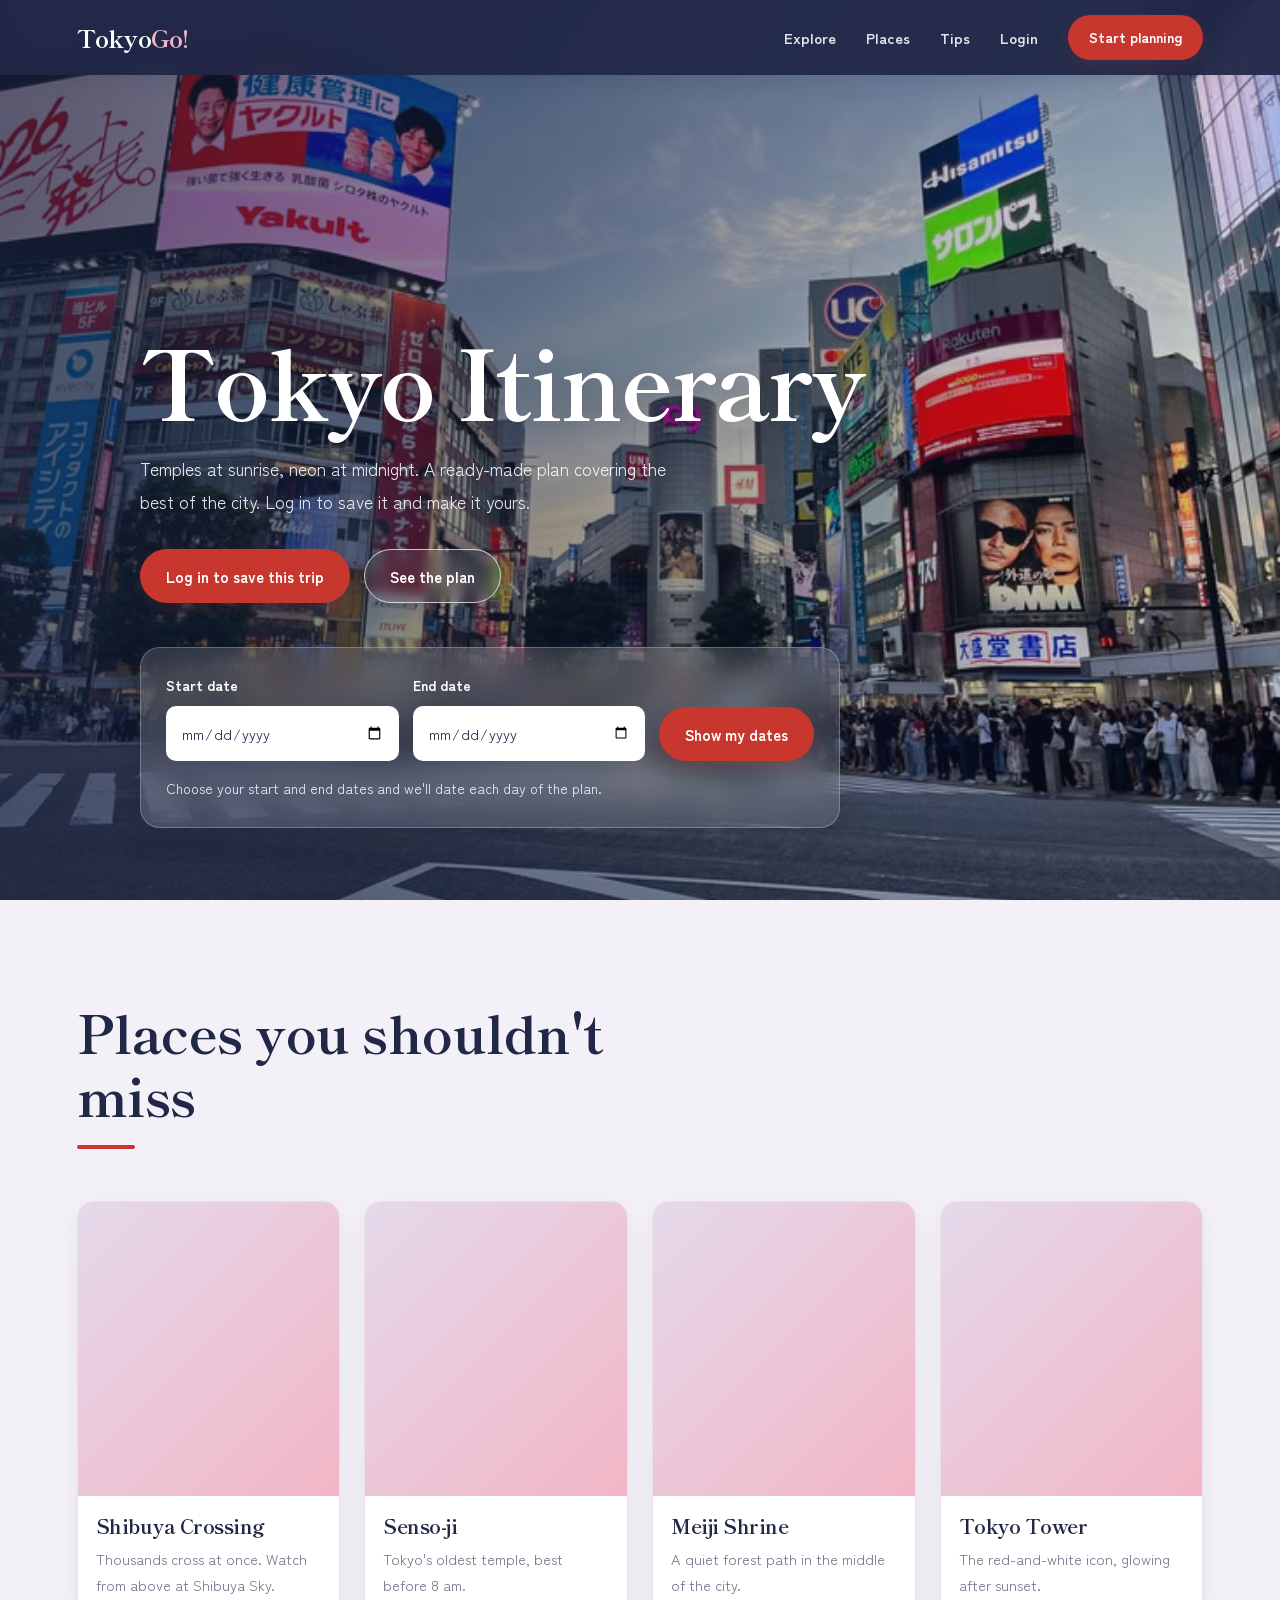
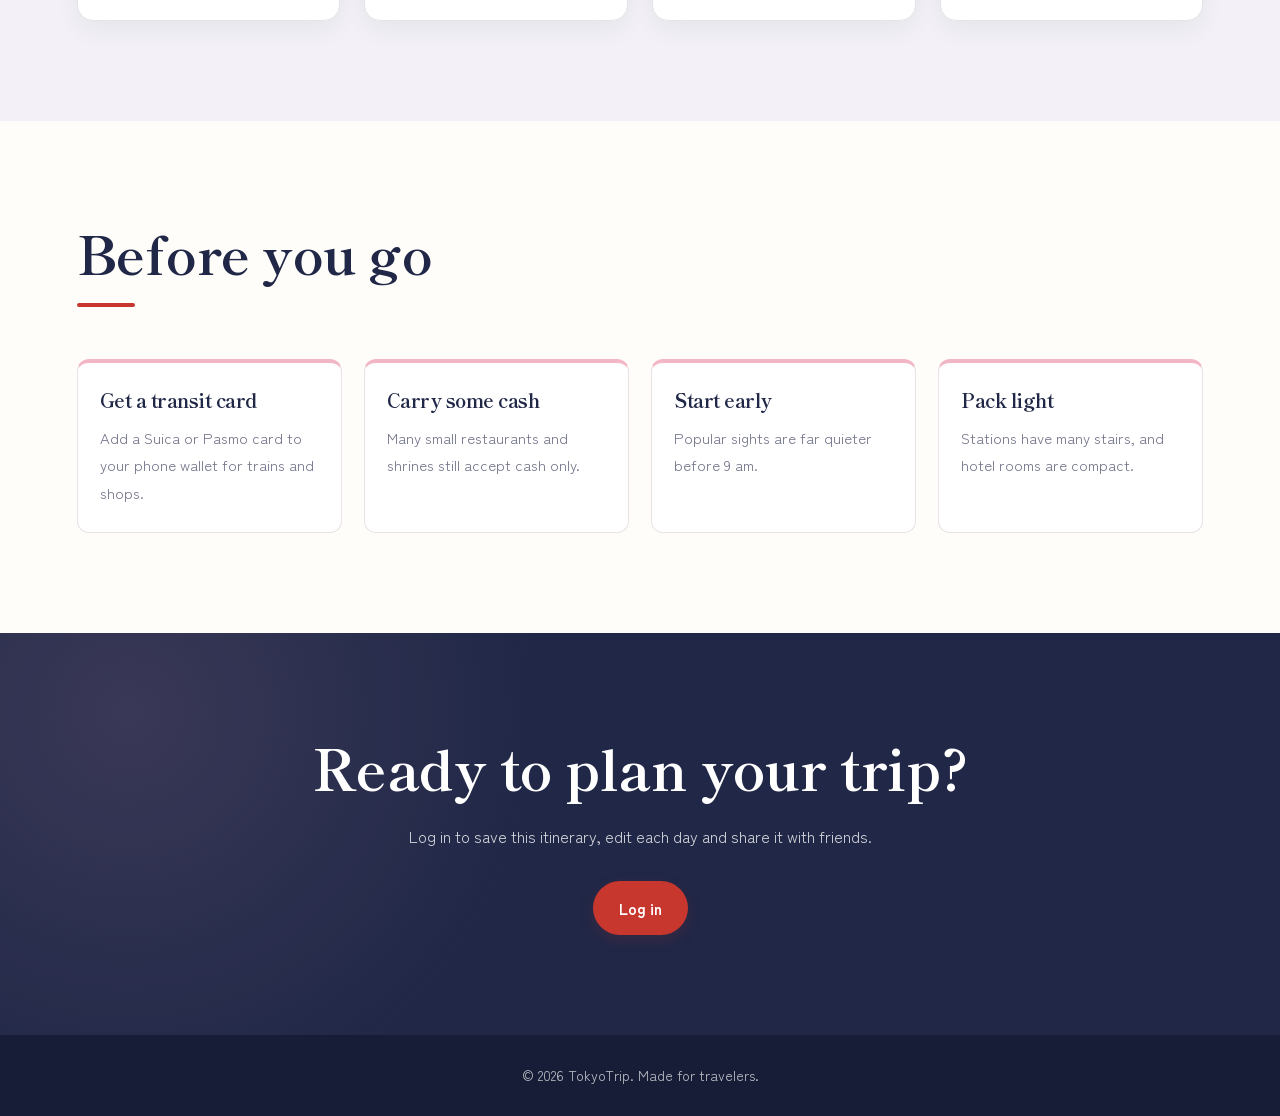
==== src/main/webapp/index.html @ 1961f2c4 "progress2" ====
<!DOCTYPE html>
<html lang="en">
<head>
<meta charset="utf-8">
<meta name="viewport" content="width=device-width, initial-scale=1">
<title>Tokyo Go!</title>
<link rel="preconnect" href="https://fonts.googleapis.com">
<link href="https://fonts.googleapis.com/css2?family=Shippori+Mincho:wght@700&family=Zen+Kaku+Gothic+New:wght@400;700&display=swap" rel="stylesheet">
<link rel="stylesheet" href="style.css">
</head>
<body>
<nav>
  <a class="logo" href="index.html">Tokyo<span>Go!</span></a>
  <button class="menu" aria-label="Open menu" onclick="document.getElementById('links').classList.toggle('open')">☰</button>
  <ul id="links">
    <li><a href="explore.html">Explore</a></li>
    <li><a href="#places">Places</a></li>
    <li><a href="#tips">Tips</a></li>
    <li><a href="login.html">Login</a></li>
    <li><a class="btn" href="itinerary.html">Start planning</a></li>
  </ul>
</nav>

<header class="hero">
  <div class="bg img"><img src="img/header.jpg" alt="Tokyo street at night with neon signs" onerror="this.remove()"></div>
  <div>
    <h1>Tokyo Itinerary</h1>
    <p>Temples at sunrise, neon at midnight. A ready-made plan covering the best of the city. Log in to save it and make it yours.</p>
    <div class="row">
      <a class="btn" href="login.html">Log in to save this trip</a>
      <a class="btn ghost" href="itinerary.html">See the plan</a>
    </div>
    <form class="picker" id="picker">
  <div class="pick-row">
    <div class="field">
      <label for="start">Start date</label>
      <input type="date" id="start" required>
    </div>
    <div class="field">
      <label for="end">End date</label>
      <input type="date" id="end" required>
    </div>
    <button class="btn" type="submit">Show my dates</button>
  </div>
  <p id="range" role="status">Choose your start and end dates and we'll date each day of the plan.</p>
</form>
  </div>
</header>

<section id="places" class="alt">
  <div class="wrap">
    <div class="head"><h2>Places you shouldn't miss</h2></div>
    <div class="places">
      <div class="place"><div class="img"><img src="https://images.unsplash.com/photo-1542051841857-5f90071e7989?auto=format&fit=crop&w=600&q=70" alt="Shibuya Crossing" loading="lazy" onerror="this.remove()"></div><h3>Shibuya Crossing</h3><p>Thousands cross at once. Watch from above at Shibuya Sky.</p></div>
      <div class="place"><div class="img"><img src="https://images.unsplash.com/photo-1545569341-9eb8b30979d9?auto=format&fit=crop&w=600&q=70" alt="Senso-ji" loading="lazy" onerror="this.remove()"></div><h3>Senso-ji</h3><p>Tokyo's oldest temple, best before 8 am.</p></div>
      <div class="place"><div class="img"><img src="https://images.unsplash.com/photo-1528164344705-47542687000d?auto=format&fit=crop&w=600&q=70" alt="Meiji Shrine" loading="lazy" onerror="this.remove()"></div><h3>Meiji Shrine</h3><p>A quiet forest path in the middle of the city.</p></div>
      <div class="place"><div class="img"><img src="https://images.unsplash.com/photo-1536098561742-ca998e48cbcc?auto=format&fit=crop&w=600&q=70" alt="Tokyo Tower" loading="lazy" onerror="this.remove()"></div><h3>Tokyo Tower</h3><p>The red-and-white icon, glowing after sunset.</p></div>
    </div>
  </div>
</section>

<section id="tips">
  <div class="wrap">
    <div class="head"><h2>Before you go</h2></div>
    <div class="tips">
      <div><h3>Get a transit card</h3><p>Add a Suica or Pasmo card to your phone wallet for trains and shops.</p></div>
      <div><h3>Carry some cash</h3><p>Many small restaurants and shrines still accept cash only.</p></div>
      <div><h3>Start early</h3><p>Popular sights are far quieter before 9 am.</p></div>
      <div><h3>Pack light</h3><p>Stations have many stairs, and hotel rooms are compact.</p></div>
    </div>
  </div>
</section>

<section class="cta">
  <div class="wrap">
    <h2>Ready to plan your trip?</h2>
    <p>Log in to save this itinerary, edit each day and share it with friends.</p>
    <a class="btn" href="login.html">Log in</a>
  </div>
</section>

<footer>© 2026 TokyoTrip. Made for travelers.</footer>

<script>
	document.getElementById("picker").addEventListener("submit", function (e) {
	  e.preventDefault();
	  var s = document.getElementById("start").value;
	  var en = document.getElementById("end").value;
	  var out = document.getElementById("range");
	  if (!s || !en) { out.textContent = "Please choose both a start and an end date."; return; }
	  if (en < s) { out.textContent = "The end date must be after the start date."; return; }
	  window.location.href = "itinerary.html?start=" + s + "&end=" + en;
	});
</script>

</body>
</html>
---- src/main/webapp/style.css ----
/* ========================================
   TOKYO GO! — JAPANESE TRAVEL DESIGN
   ======================================== */

:root {
    --ink: #202747;
    --ink-light: #343d60;
    --mist: #f3f1f7;
    --paper: #fffdf9;
    --sakura: #f2b6c6;
    --sakura-light: #fce8ee;
    --torii: #c8372d;
    --torii-dark: #a72d25;
    --line: #e8e2e8;
    --muted: #74768b;
    --white: #ffffff;
    --shadow: 0 12px 35px rgba(32, 39, 71, 0.09);
    --radius: 20px;
}

/* Reset */
* {
    box-sizing: border-box;
    margin: 0;
    padding: 0;
}

html {
    scroll-behavior: smooth;
    scroll-padding-top: 90px;
}

body {
    font-family: "Zen Kaku Gothic New", "Hiragino Sans",
        Arial, sans-serif;
    color: var(--ink);
    background: var(--paper);
    line-height: 1.75;
    -webkit-font-smoothing: antialiased;
}

h1,
h2,
h3 {
    font-family: "Shippori Mincho", "Hiragino Mincho ProN",
        Georgia, serif;
    line-height: 1.2;
    font-weight: 700;
    letter-spacing: -0.5px;
}

p {
    overflow-wrap: break-word;
}

a {
    color: inherit;
    transition: color 0.25s ease, background 0.25s ease;
}

img {
    display: block;
    max-width: 100%;
}

button,
input {
    font: inherit;
}

button,
a {
    -webkit-tap-highlight-color: transparent;
}

:focus-visible {
    outline: 3px solid var(--sakura);
    outline-offset: 4px;
}

/* ========================================
   NAVIGATION
   ======================================== */

nav {
    position: fixed;
    inset: 0 0 auto;
    z-index: 100;
    display: flex;
    align-items: center;
    justify-content: space-between;
    gap: 24px;
    padding: 15px 6vw;
    background: rgba(32, 39, 71, 0.94);
    backdrop-filter: blur(14px);
    -webkit-backdrop-filter: blur(14px);
    color: var(--white);
    box-shadow: 0 4px 25px rgba(20, 25, 48, 0.12);
}

.logo {
    font-family: "Shippori Mincho", Georgia, serif;
    font-size: 1.55rem;
    font-weight: 700;
    text-decoration: none;
    letter-spacing: -0.8px;
    white-space: nowrap;
}

.logo span {
    color: var(--sakura);
}

nav ul {
    display: flex;
    align-items: center;
    gap: 30px;
    list-style: none;
}

nav ul a {
    text-decoration: none;
    font-size: 0.91rem;
    font-weight: 700;
    color: rgba(255, 255, 255, 0.88);
}

nav ul a:hover {
    color: var(--sakura);
}

nav ul a.btn {
    color: var(--white);
}

.menu {
    display: none;
    border: 0;
    background: transparent;
    color: var(--white);
    font-size: 1.8rem;
    cursor: pointer;
    padding: 4px 8px;
}

/* ========================================
   BUTTONS
   ======================================== */

.btn {
    display: inline-flex;
    justify-content: center;
    align-items: center;
    gap: 8px;
    padding: 13px 25px;
    border: 1px solid transparent;
    border-radius: 999px;
    background: var(--torii);
    color: var(--white) !important;
    text-decoration: none;
    text-align: center;
    font-weight: 700;
    font-size: 0.95rem;
    cursor: pointer;
    box-shadow: 0 5px 15px rgba(200, 55, 45, 0.15);
    transition: transform 0.25s ease,
        background 0.25s ease,
        box-shadow 0.25s ease;
}

.btn:hover {
    background: var(--torii-dark);
    transform: translateY(-2px);
    box-shadow: 0 8px 22px rgba(200, 55, 45, 0.22);
}

.btn.ghost {
    background: rgba(255, 255, 255, 0.08);
    border: 1px solid rgba(255, 255, 255, 0.7);
    color: var(--white) !important;
    box-shadow: none;
    backdrop-filter: blur(6px);
}

.btn.ghost:hover {
    background: var(--white);
    color: var(--ink) !important;
}

nav .btn {
    padding: 9px 20px;
    font-size: 0.88rem;
}

/* ========================================
   HERO SECTION
   ======================================== */

.hero {
    min-height: 100vh;
    min-height: 100svh;
    display: grid;
    align-items: end;
    position: relative;
    isolation: isolate;
    overflow: hidden;
    padding: 155px 7vw 8vh;
    color: var(--white);

    background:
        linear-gradient(
            180deg,
            rgba(22, 33, 62, 0.25) 0%,
            rgba(22, 33, 62, 0.48) 40%,
            rgba(22, 33, 62, 0.96) 100%
        ),
        var(--ink);
}

.hero .bg {
    position: absolute;
    inset: 0;
    z-index: -1;
    background: var(--ink);
}

.hero .bg img {
    width: 100%;
    height: 100%;
    object-fit: cover;
    object-position: center;
    opacity: 0.92;
}

.hero .bg::after {
    content: "";
    position: absolute;
    inset: 0;
    background: linear-gradient(
        90deg,
        rgba(22, 33, 62, 0.65),
        rgba(22, 33, 62, 0.08)
    );
}

.hero > div:not(.bg) {
    width: 100%;
    max-width: 1000px;
    margin: 0 auto;
}

.hero h1 {
    max-width: 850px;
    font-size: clamp(3rem, 7.5vw, 6.5rem);
    line-height: 1.08;
    letter-spacing: -2px;
    text-shadow: 0 4px 25px rgba(0, 0, 0, 0.18);
}

.hero p {
    max-width: 540px;
    margin: 22px 0 30px;
    color: rgba(255, 255, 255, 0.9);
    font-size: 1.08rem;
    line-height: 1.9;
}

.hero .row {
    display: flex;
    flex-wrap: wrap;
    gap: 14px;
}

/* ========================================
   DATE PICKER
   ======================================== */

.picker {
    max-width: 700px;
    margin-top: 44px;
    padding: 25px;
    border: 1px solid rgba(255, 255, 255, 0.25);
    border-radius: var(--radius);
    background: rgba(255, 255, 255, 0.12);
    backdrop-filter: blur(16px);
    -webkit-backdrop-filter: blur(16px);
    box-shadow: 0 12px 35px rgba(0, 0, 0, 0.12);
}

.picker label {
    display: block;
    margin-bottom: 8px;
    font-size: 0.88rem;
    font-weight: 700;
    color: var(--white);
}

.pick-row {
    display: flex;
    align-items: end;
    flex-wrap: wrap;
    gap: 14px;
}

.field {
    flex: 1 1 170px;
    min-width: 0;
}

.pick-row input {
    width: 100%;
    min-width: 0;
    padding: 13px 14px;
    border: 1px solid transparent;
    border-radius: 10px;
    background: var(--white);
    color: var(--ink);
    font-size: 0.9rem;
    transition: border-color 0.2s ease,
        box-shadow 0.2s ease;
}

.pick-row input:focus {
    border-color: var(--sakura);
    box-shadow: 0 0 0 4px rgba(242, 182, 198, 0.25);
    outline: none;
}

.pick-row .btn {
    flex-shrink: 0;
}

.picker p {
    margin: 14px 0 0;
    color: rgba(255, 255, 255, 0.9);
    font-size: 0.88rem;
}

/* ========================================
   SECTION HEADINGS
   ======================================== */

section {
    padding: 100px 6vw;
}

.wrap {
    max-width: 1150px;
    margin: 0 auto;
}

.head {
    max-width: 620px;
    margin-bottom: 52px;
}

.head h2 {
    margin-bottom: 16px;
    font-size: clamp(2rem, 4.2vw, 3.3rem);
    color: var(--ink);
}

.head p {
    color: var(--muted);
    font-size: 1rem;
    line-height: 1.9;
}

/* Decorative heading underline */
.head h2::after {
    content: "";
    display: block;
    width: 58px;
    height: 4px;
    margin-top: 18px;
    border-radius: 99px;
    background: var(--torii);
}

/* ========================================
   FIVE-DAY ITINERARY
   ======================================== */

.days {
    display: grid;
    gap: 38px;
}

.day {
    display: grid;
    grid-template-columns: 1.05fr 1fr;
    align-items: center;
    gap: 40px;
    padding: 22px;
    border: 1px solid var(--line);
    border-radius: var(--radius);
    background: var(--white);
    box-shadow: var(--shadow);
    transition: transform 0.3s ease,
        box-shadow 0.3s ease;
}

.day:hover {
    transform: translateY(-4px);
    box-shadow: 0 18px 45px rgba(32, 39, 71, 0.13);
}

.day:nth-child(even) .img {
    order: 2;
}

.img {
    overflow: hidden;
    background: linear-gradient(
        135deg,
        #e4d9eb,
        #f2b6c6
    );
}

.img img {
    width: 100%;
    height: 100%;
    object-fit: cover;
    transition: transform 0.6s ease;
}

.day:hover .img img,
.place:hover .img img {
    transform: scale(1.045);
}

.day .img {
    aspect-ratio: 4 / 3;
    min-height: 220px;
    border-radius: 14px;
}

.day small {
    display: inline-block;
    margin-bottom: 12px;
    padding: 5px 13px;
    border-radius: 999px;
    background: var(--sakura-light);
    color: var(--torii);
    font-size: 0.8rem;
    font-weight: 700;
    letter-spacing: 0.5px;
}

.day h3 {
    margin-bottom: 14px;
    font-size: clamp(1.5rem, 2.6vw, 2.1rem);
}

.day p {
    color: var(--muted);
    line-height: 1.85;
}

.day ul {
    margin: 20px 0 0;
    padding-left: 20px;
    color: var(--ink-light);
}

.day li {
    margin-bottom: 9px;
    padding-left: 3px;
}

.day li::marker {
    color: var(--torii);
}

/* ========================================
   PLACES SECTION
   ======================================== */

.alt {
    background: var(--mist);
}

.places {
    display: grid;
    grid-template-columns: repeat(4, minmax(0, 1fr));
    gap: 24px;
}

.place {
    overflow: hidden;
    border: 1px solid var(--line);
    border-radius: 16px;
    background: var(--white);
    box-shadow: 0 8px 24px rgba(32, 39, 71, 0.06);
    transition: transform 0.3s ease,
        box-shadow 0.3s ease;
}

.place:hover {
    transform: translateY(-6px);
    box-shadow: var(--shadow);
}

.place .img {
    aspect-ratio: 4 / 4.5;
    overflow: hidden;
    margin-bottom: 0;
    border-radius: 0;
}

.place h3 {
    margin: 18px 18px 8px;
    font-size: 1.25rem;
}

.place p {
    margin: 0 18px 22px;
    color: var(--muted);
    font-size: 0.91rem;
    line-height: 1.8;
}

/* ========================================
   TRAVEL TIPS
   ======================================== */

.tips {
    display: grid;
    grid-template-columns: repeat(4, minmax(0, 1fr));
    gap: 22px;
}

.tips > div {
    padding: 26px 22px;
    border: 1px solid var(--line);
    border-top: 4px solid var(--sakura);
    border-radius: 12px;
    background: var(--white);
    transition: transform 0.25s ease,
        border-top-color 0.25s ease;
}

.tips > div:hover {
    transform: translateY(-4px);
    border-top-color: var(--torii);
}

.tips h3 {
    margin-bottom: 12px;
    font-size: 1.2rem;
}

.tips p {
    color: var(--muted);
    font-size: 0.93rem;
    line-height: 1.85;
}

/* ========================================
   CALL TO ACTION
   ======================================== */

.cta {
    position: relative;
    overflow: hidden;
    background:
        radial-gradient(
            circle at 10% 20%,
            rgba(242, 182, 198, 0.12),
            transparent 35%
        ),
        var(--ink);
    color: var(--white);
    text-align: center;
}

.cta .wrap {
    max-width: 760px;
}

.cta h2 {
    margin-bottom: 20px;
    font-size: clamp(2.1rem, 5vw, 3.5rem);
}

.cta p {
    margin-bottom: 30px;
    color: rgba(255, 255, 255, 0.78);
    line-height: 1.9;
}

/* ========================================
   FOOTER
   ======================================== */

footer {
    padding: 28px 6vw;
    background: #171d36;
    color: rgba(255, 255, 255, 0.7);
    text-align: center;
    font-size: 0.88rem;
}

/* ========================================
   RESPONSIVE DESIGN
   ======================================== */

@media (max-width: 1000px) {
    nav {
        padding: 14px 4vw;
    }

    nav ul {
        gap: 17px;
    }

    .places,
    .tips {
        grid-template-columns: repeat(2, minmax(0, 1fr));
    }

    .day {
        gap: 26px;
    }
}

@media (max-width: 800px) {
    nav {
        padding: 13px 5vw;
    }

    .menu {
        display: block;
    }

    nav ul {
        display: none;
        position: absolute;
        top: 100%;
        left: 0;
        right: 0;
        flex-direction: column;
        align-items: stretch;
        gap: 0;
        padding: 12px 5vw 22px;
        background: var(--ink);
        box-shadow: 0 15px 22px rgba(0, 0, 0, 0.15);
    }

    nav ul.open {
        display: flex;
    }

    nav ul li {
        width: 100%;
        text-align: center;
    }

    nav ul li a {
        display: block;
        padding: 12px;
    }

    nav ul li .btn {
        margin-top: 8px;
    }

    .hero {
        padding: 130px 6vw 7vh;
    }

    .hero h1 {
        font-size: clamp(2.8rem, 10vw, 4.5rem);
    }

    .hero .bg::after {
        background: linear-gradient(
            180deg,
            rgba(22, 33, 62, 0.3),
            rgba(22, 33, 62, 0.9)
        );
    }

    section {
        padding: 72px 6vw;
    }

    .day {
        grid-template-columns: 1fr;
        gap: 22px;
        padding: 17px;
    }

    .day:nth-child(even) .img {
        order: 0;
    }

    .day .img {
        min-height: 0;
        aspect-ratio: 16 / 10;
    }

    .head {
        margin-bottom: 35px;
    }

    .days {
        gap: 25px;
    }
}

@media (max-width: 520px) {
    .logo {
        font-size: 1.35rem;
    }

    .hero {
        padding: 115px 5vw 45px;
    }

    .hero h1 {
        font-size: 2.8rem;
        letter-spacing: -1px;
    }

    .hero p {
        margin: 16px 0 23px;
        font-size: 0.98rem;
    }

    .hero .row {
        flex-direction: column;
        align-items: stretch;
    }

    .hero .row .btn {
        width: 100%;
    }

    .picker {
        margin-top: 32px;
        padding: 18px;
        border-radius: 15px;
    }

    .pick-row {
        align-items: stretch;
        flex-direction: column;
    }

    .field {
        flex-basis: auto;
        width: 100%;
    }

    .pick-row .btn {
        width: 100%;
    }

    section {
        padding: 58px 5vw;
    }

    .head h2 {
        font-size: 2rem;
    }

    .places,
    .tips {
        grid-template-columns: 1fr;
        gap: 20px;
    }

    .place .img {
        aspect-ratio: 16 / 10;
    }

    .day h3 {
        font-size: 1.65rem;
    }

    .day ul {
        padding-left: 19px;
    }

    .cta h2 {
        font-size: 2.15rem;
    }
}

/* ========================================
   REDUCED MOTION ACCESSIBILITY
   ======================================== */

@media (prefers-reduced-motion: reduce) {
    *,
    *::before,
    *::after {
        scroll-behavior: auto !important;
        transition-duration: 0.01ms !important;
        animation-duration: 0.01ms !important;
    }
}
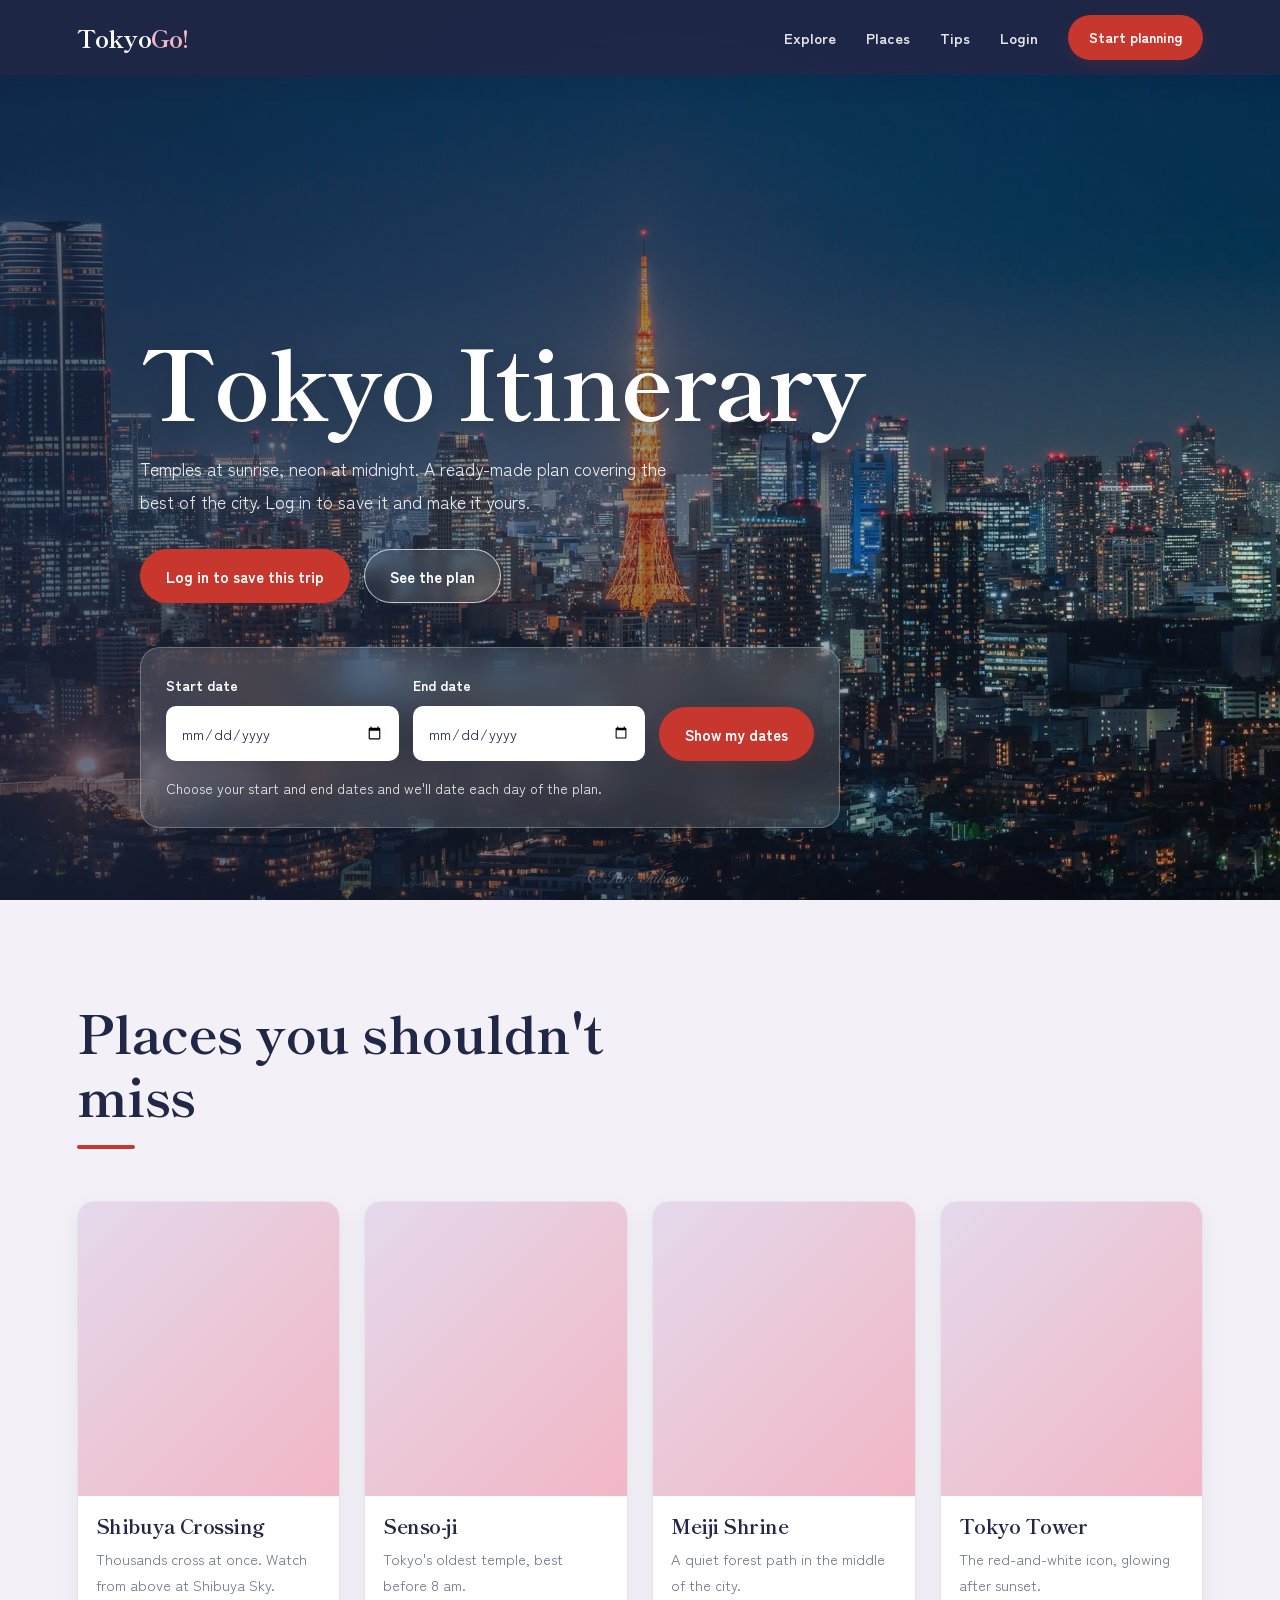
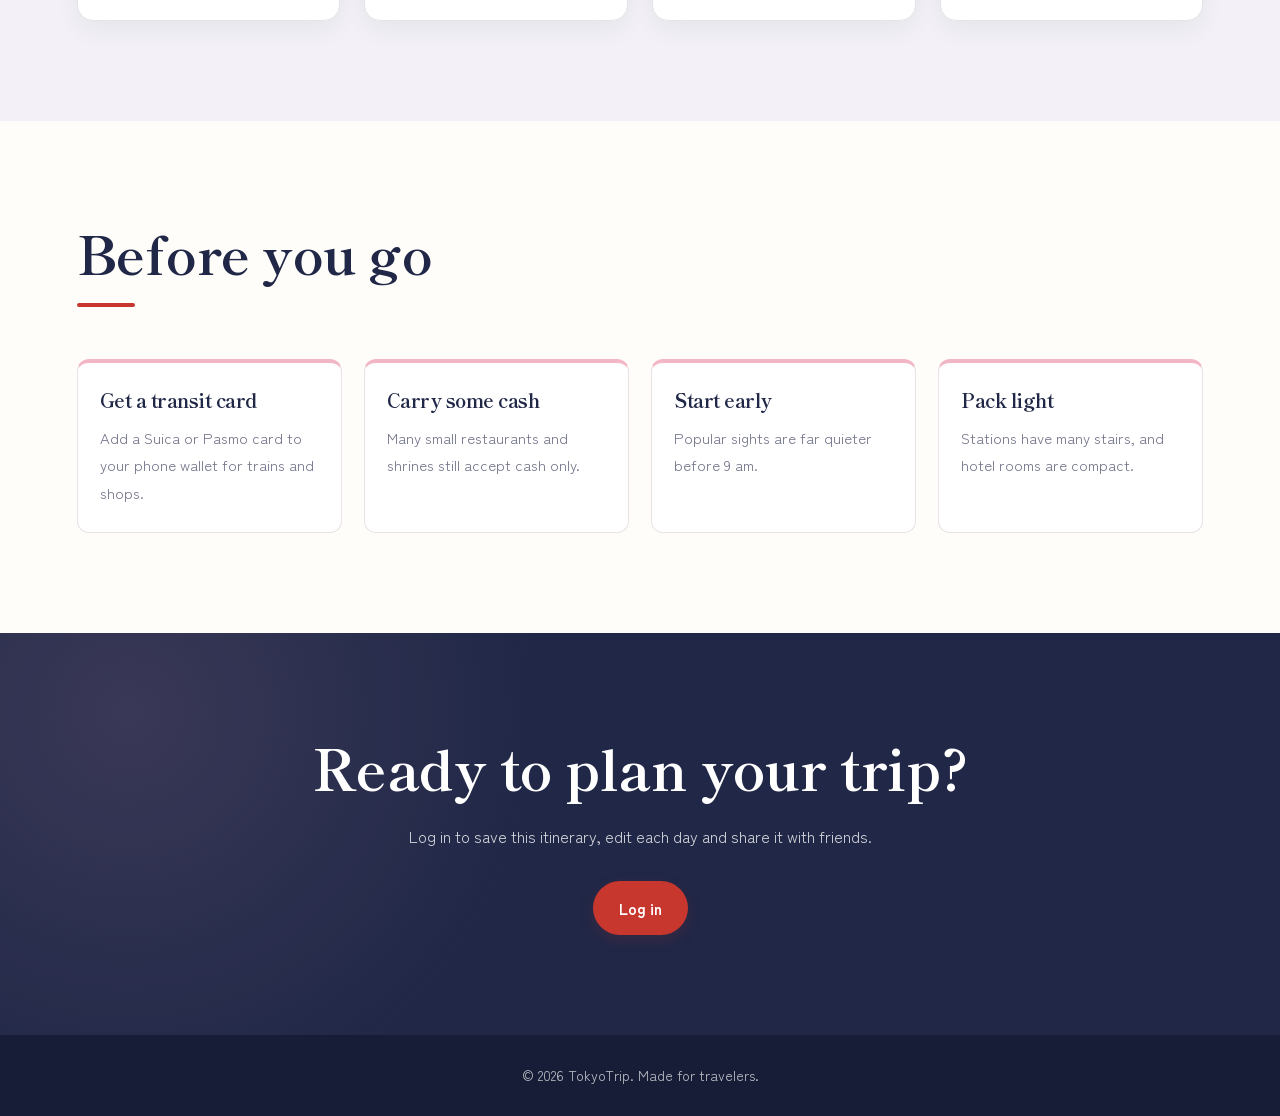
==== commit b6df7781: "progress 3" ====
--- a/src/main/webapp/index.html
+++ b/src/main/webapp/index.html
@@ -22,7 +22,7 @@
 </nav>
 
 <header class="hero">
-  <div class="bg img"><img src="img/header.jpg" alt="Tokyo street at night with neon signs" onerror="this.remove()"></div>
+  <div class="bg img"><img src="img/tokyo3.jpg" alt="Tokyo street at night with neon signs" onerror="this.remove()"></div>
   <div>
     <h1>Tokyo Itinerary</h1>
     <p>Temples at sunrise, neon at midnight. A ready-made plan covering the best of the city. Log in to save it and make it yours.</p>
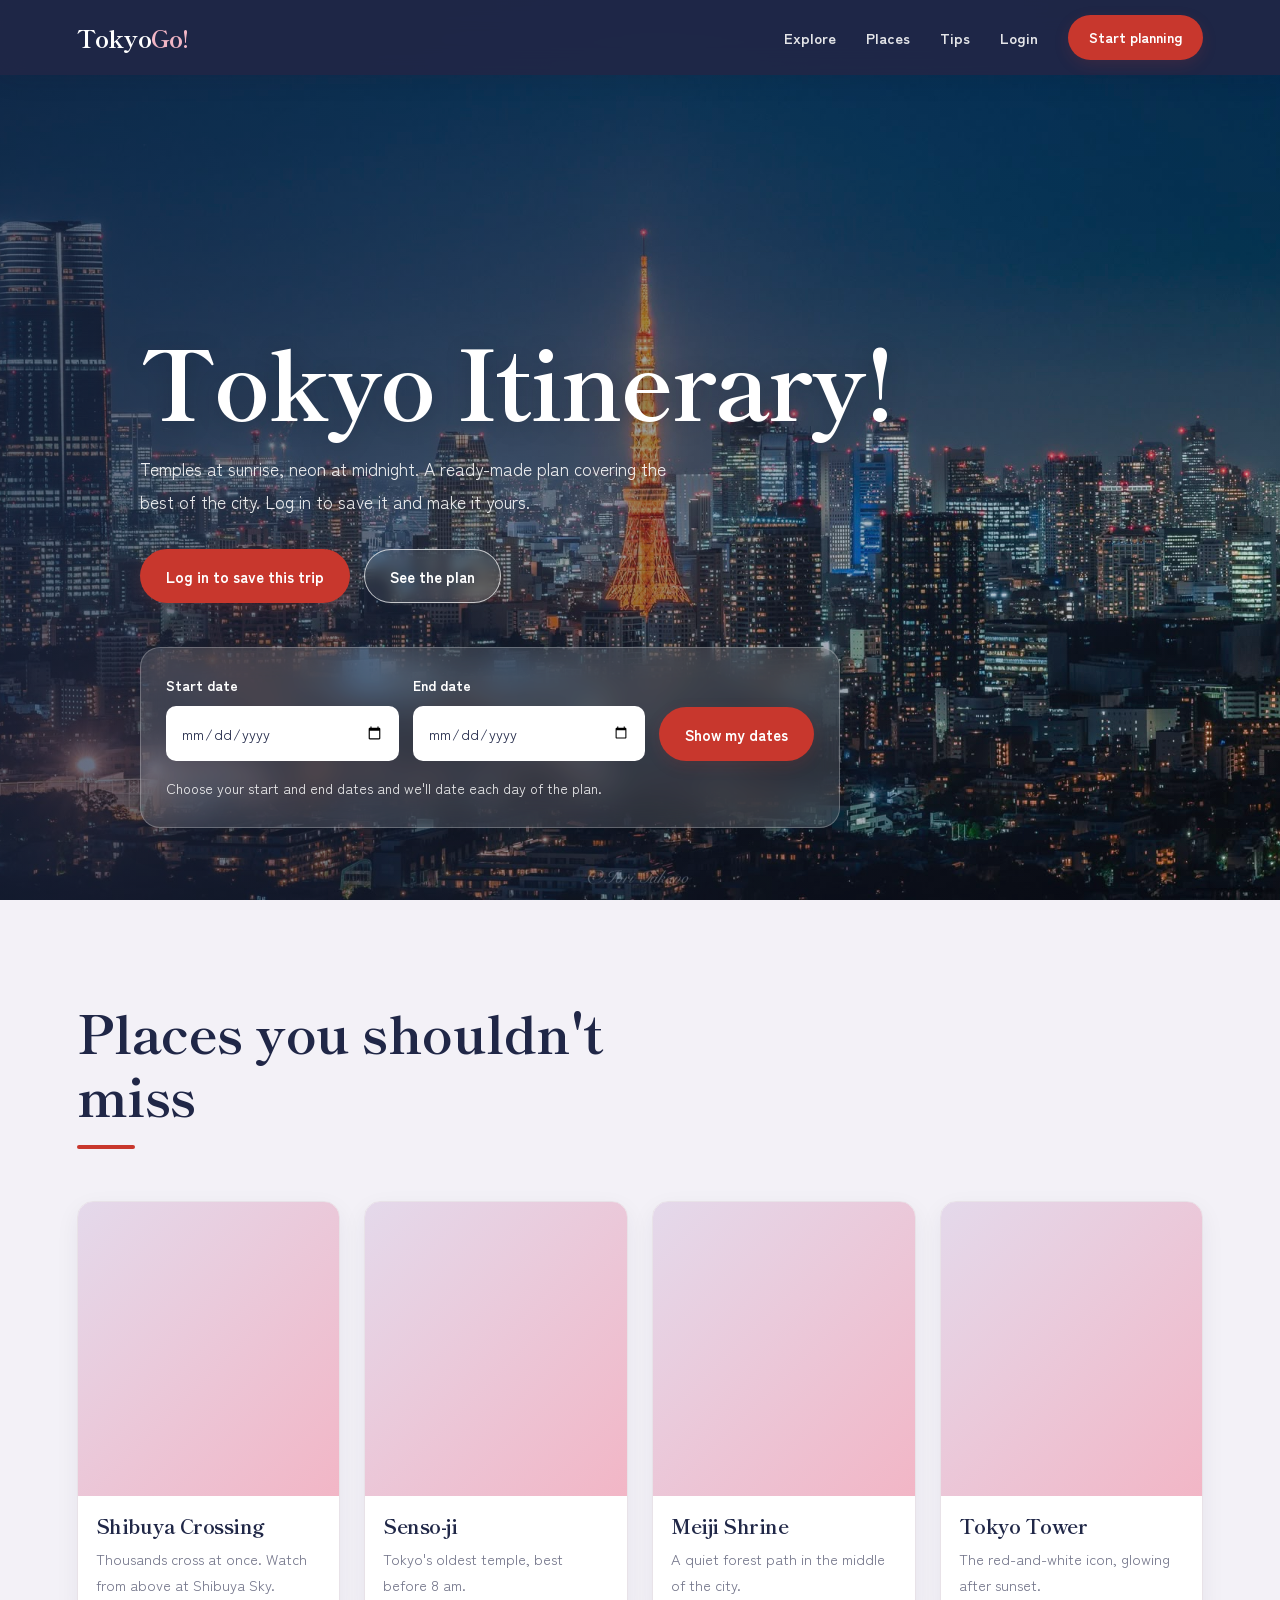
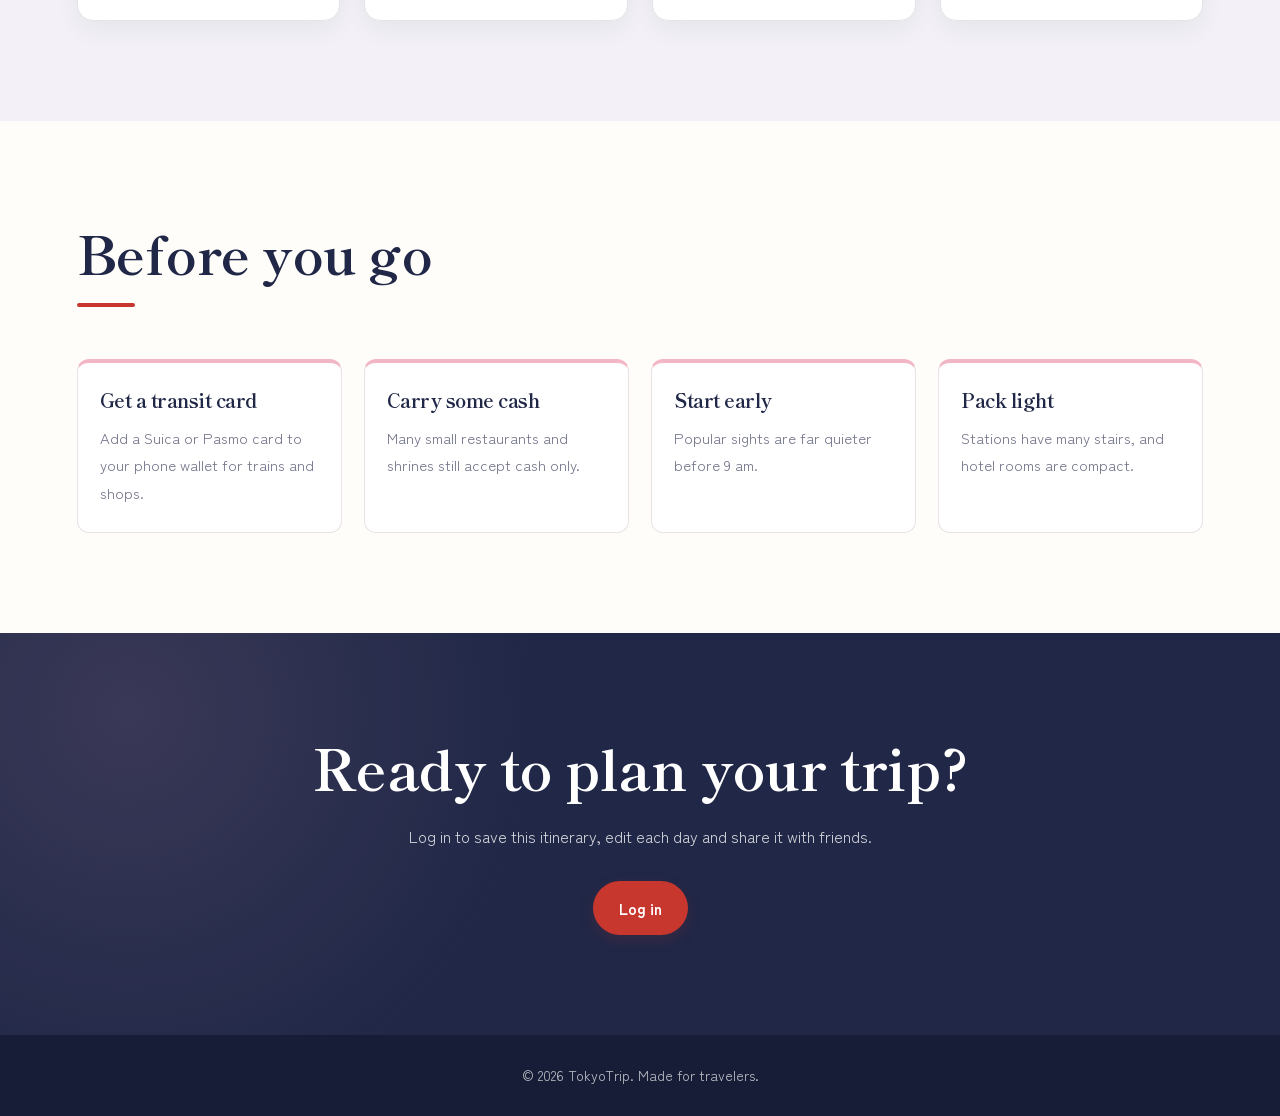
==== commit a7079b58: "update head" ====
--- a/src/main/webapp/index.html
+++ b/src/main/webapp/index.html
@@ -24,7 +24,7 @@
 <header class="hero">
   <div class="bg img"><img src="img/tokyo3.jpg" alt="Tokyo street at night with neon signs" onerror="this.remove()"></div>
   <div>
-    <h1>Tokyo Itinerary</h1>
+    <h1>Tokyo Itinerary!</h1>
     <p>Temples at sunrise, neon at midnight. A ready-made plan covering the best of the city. Log in to save it and make it yours.</p>
     <div class="row">
       <a class="btn" href="login.html">Log in to save this trip</a>
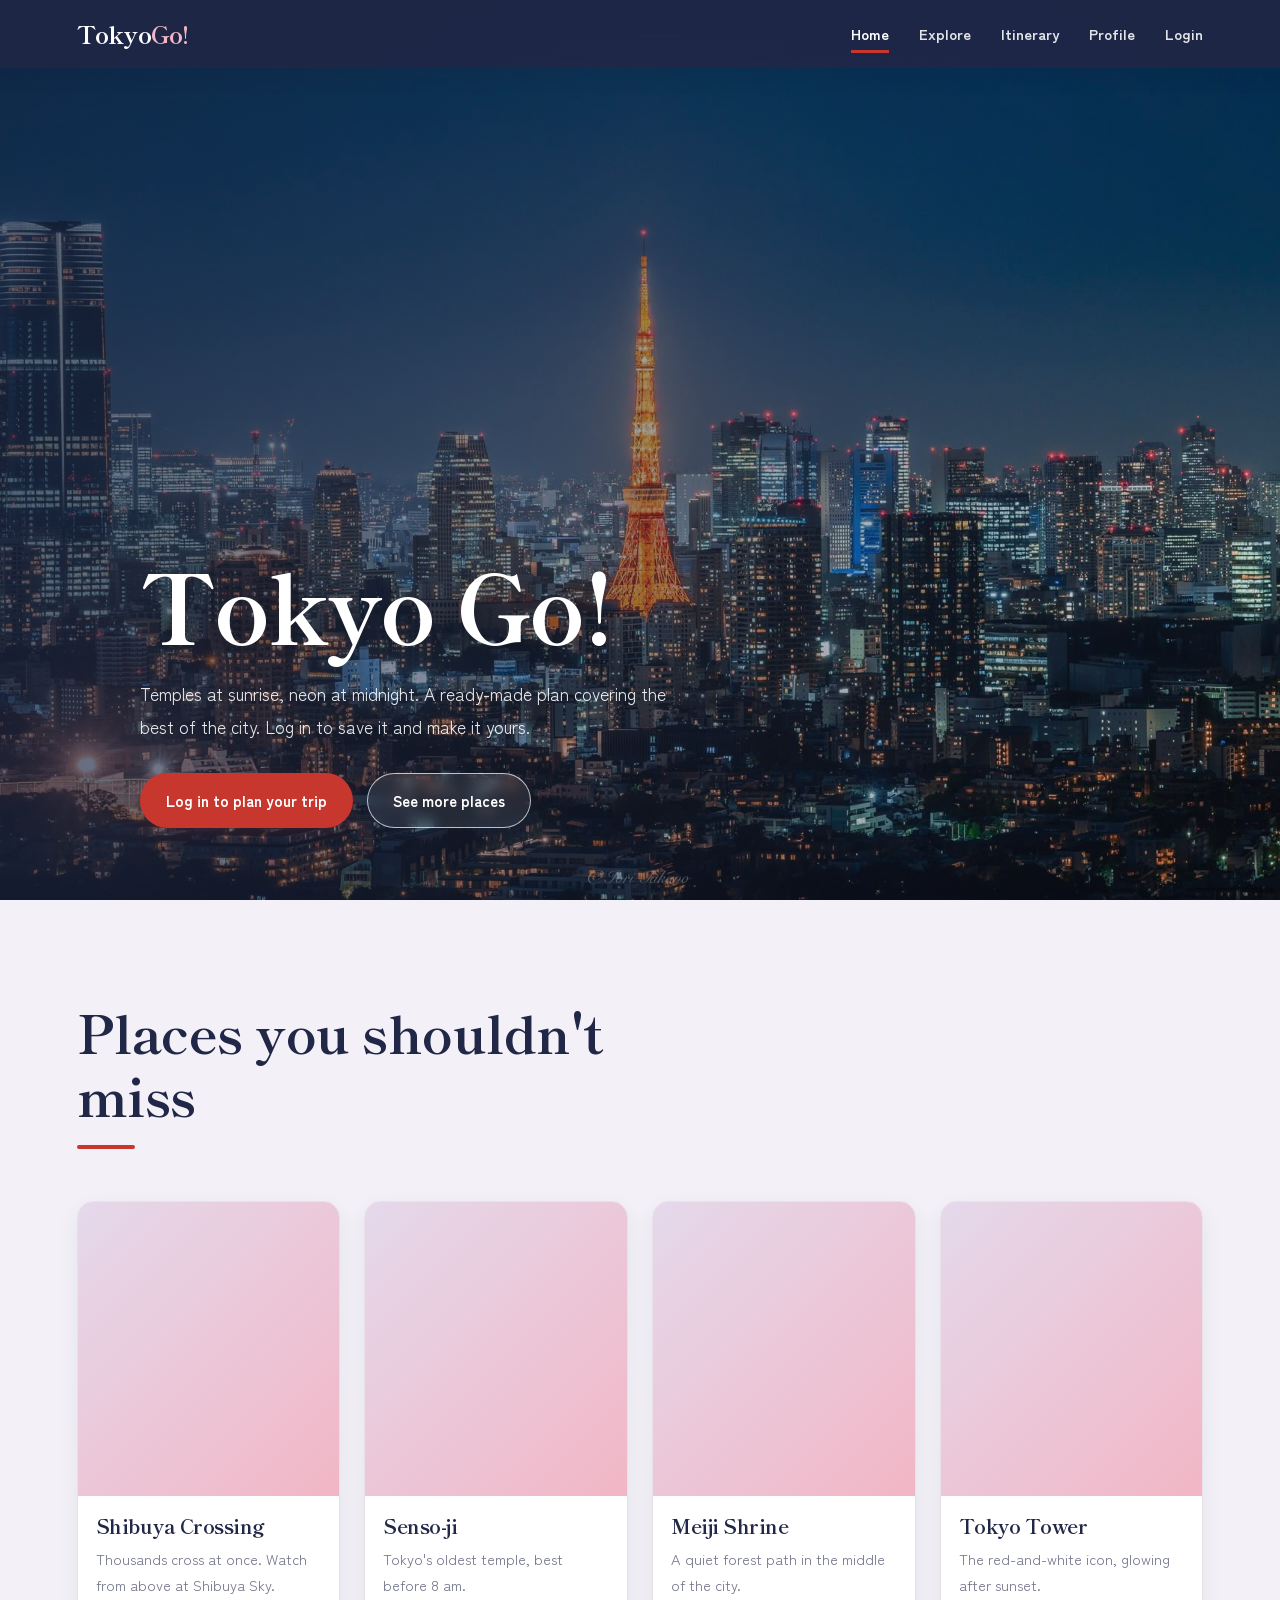
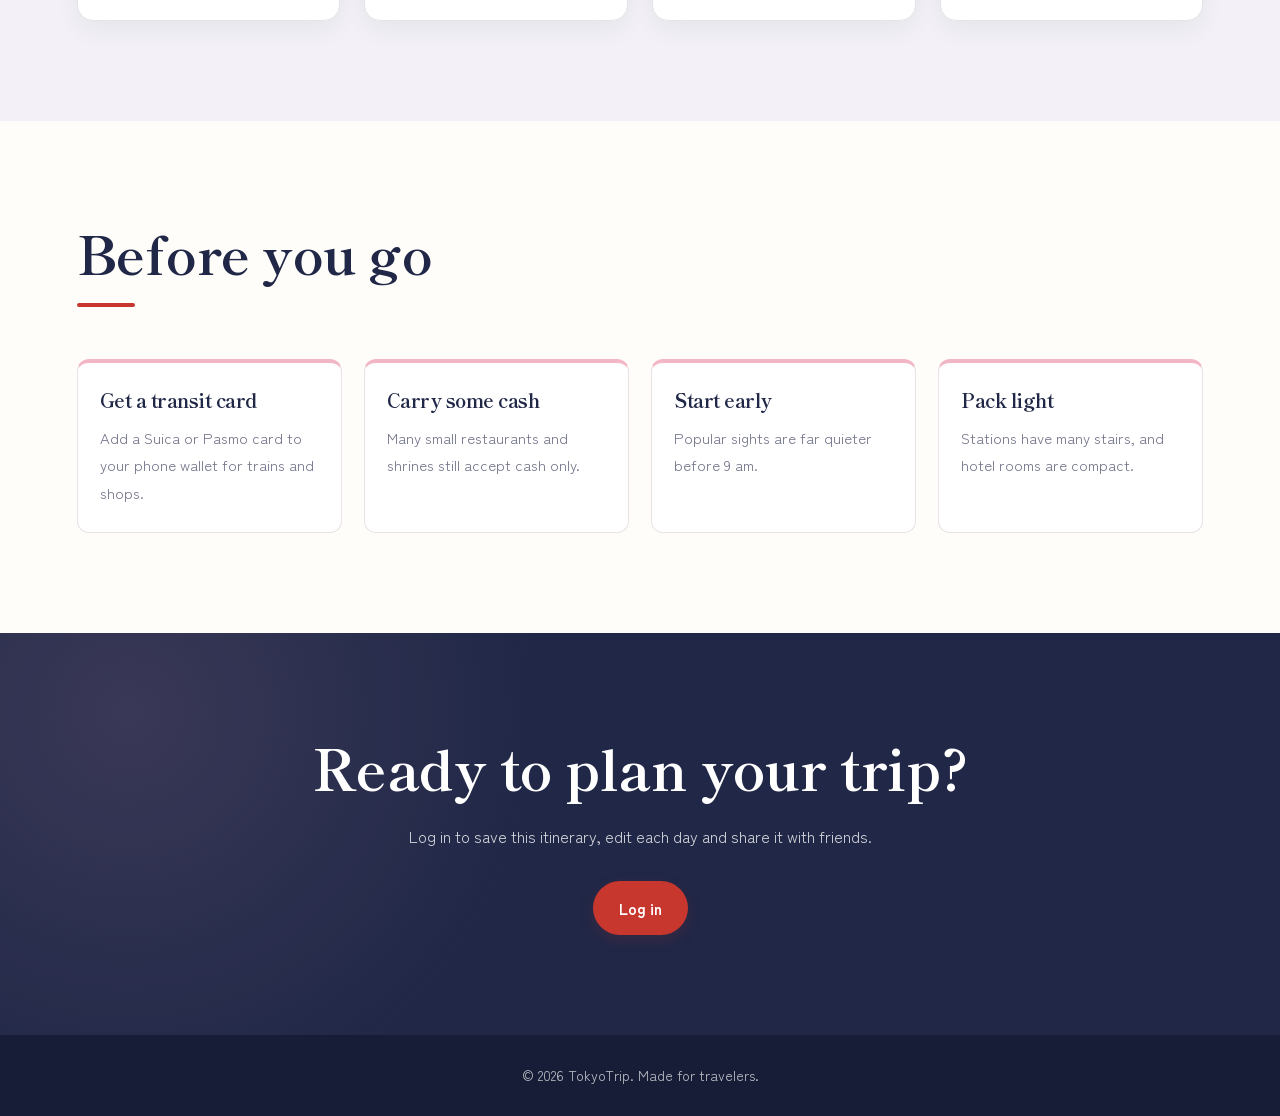
==== commit 95dbc983: "new progress" ====
--- a/src/main/webapp/index.html
+++ b/src/main/webapp/index.html
@@ -7,43 +7,47 @@
 <link rel="preconnect" href="https://fonts.googleapis.com">
 <link href="https://fonts.googleapis.com/css2?family=Shippori+Mincho:wght@700&family=Zen+Kaku+Gothic+New:wght@400;700&display=swap" rel="stylesheet">
 <link rel="stylesheet" href="style.css">
+<link rel="preconnect" href="https://fonts.googleapis.com">
+<link href="https://fonts.googleapis.com/css2?family=Shippori+Mincho:wght@700&family=Zen+Kaku+Gothic+New:wght@400;700&display=swap" rel="stylesheet">
+<link rel="stylesheet" href="navbar.css">
 </head>
 <body>
 <nav>
   <a class="logo" href="index.html">Tokyo<span>Go!</span></a>
   <button class="menu" aria-label="Open menu" onclick="document.getElementById('links').classList.toggle('open')">☰</button>
   <ul id="links">
+  	<li><a href="index.html" class="active">Home</a></li>
     <li><a href="explore.html">Explore</a></li>
-    <li><a href="#places">Places</a></li>
-    <li><a href="#tips">Tips</a></li>
+    <li><a href="manage.html">Itinerary</a></li>
+    <li><a href="users.html">Profile</a></li>
     <li><a href="login.html">Login</a></li>
-    <li><a class="btn" href="itinerary.html">Start planning</a></li>
+    <!-- <li><a class="btn" href="itinerary.html">Start planning</a></li> -->
   </ul>
 </nav>
 
 <header class="hero">
   <div class="bg img"><img src="img/tokyo3.jpg" alt="Tokyo street at night with neon signs" onerror="this.remove()"></div>
   <div>
-    <h1>Tokyo Itinerary!</h1>
+    <h1>Tokyo Go!</h1>
     <p>Temples at sunrise, neon at midnight. A ready-made plan covering the best of the city. Log in to save it and make it yours.</p>
     <div class="row">
-      <a class="btn" href="login.html">Log in to save this trip</a>
-      <a class="btn ghost" href="itinerary.html">See the plan</a>
+      <a class="btn" href="login.html">Log in to plan your trip</a>
+      <a class="btn ghost" href="explore.html">See more places</a>
     </div>
-    <form class="picker" id="picker">
-  <div class="pick-row">
-    <div class="field">
-      <label for="start">Start date</label>
-      <input type="date" id="start" required>
-    </div>
-    <div class="field">
-      <label for="end">End date</label>
-      <input type="date" id="end" required>
-    </div>
-    <button class="btn" type="submit">Show my dates</button>
-  </div>
-  <p id="range" role="status">Choose your start and end dates and we'll date each day of the plan.</p>
-</form>
+   <!--  <form class="picker" id="picker">
+	  <div class="pick-row">
+	    <div class="field">
+	      <label for="start">Start date</label>
+	      <input type="date" id="start" required>
+	    </div>
+	    <div class="field">
+	      <label for="end">End date</label>
+	      <input type="date" id="end" required>
+	    </div>
+	    <button class="btn" type="submit">Show my dates</button>
+	  </div>
+	  <p id="range" role="status">Choose your start and end dates and we'll date each day of the plan.</p>
+	</form> -->
   </div>
 </header>
 
--- a/src/main/webapp/style.css
+++ b/src/main/webapp/style.css
@@ -62,6 +62,12 @@
 img {
     display: block;
     max-width: 100%;
+}
+
+.bg video {
+  width: 100%;
+  height: 100%;
+  object-fit: cover;
 }
 
 button,
--- a/src/main/webapp/navbar.css
+++ b/src/main/webapp/navbar.css
@@ -0,0 +1,98 @@
+/* ===== SHARED NAVBAR (link this on every page) ===== */
+nav {
+  --nav-bg: rgba(32, 39, 71, 0.94);
+  --nav-accent: #f2b6c6;
+  --nav-active: #c8372d;
+
+  position: fixed;
+  inset: 0 0 auto;
+  z-index: 100;
+  height: 68px;
+  display: flex;
+  align-items: center;
+  justify-content: space-between;
+  gap: 24px;
+  padding: 0 6vw;
+  background: var(--nav-bg);
+  backdrop-filter: blur(14px);
+  -webkit-backdrop-filter: blur(14px);
+  color: #fff;
+  box-shadow: 0 4px 25px rgba(20, 25, 48, 0.12);
+  font-family: "Zen Kaku Gothic New", "Hiragino Sans", Arial, sans-serif;
+  line-height: 1.2;
+}
+
+nav .logo {
+  font-family: "Shippori Mincho", Georgia, serif;
+  font-size: 1.55rem;
+  font-weight: 700;
+  letter-spacing: -0.8px;
+  text-decoration: none;
+  white-space: nowrap;
+  color: #fff;
+}
+nav .logo span { color: var(--nav-accent); }
+
+nav ul {
+  display: flex;
+  align-items: center;
+  gap: 30px;
+  list-style: none;
+  margin: 0;
+  padding: 0;
+}
+nav ul a {
+  text-decoration: none;
+  font-size: 0.91rem;
+  font-weight: 700;
+  color: rgba(255, 255, 255, 0.88);
+  padding: 6px 0;
+  border-bottom: 3px solid transparent;
+  transition: color .25s ease, border-color .25s ease;
+}
+nav ul a:hover { color: var(--nav-accent); }
+nav ul a.active {
+  color: #fff;
+  border-bottom-color: var(--nav-active);
+}
+
+nav .menu {
+  display: none;
+  border: 0;
+  background: transparent;
+  color: #fff;
+  font-size: 1.8rem;
+  cursor: pointer;
+  padding: 4px 8px;
+}
+
+/* Pages without a full-screen hero need space under the fixed navbar */
+body.page { padding-top: 68px; }
+
+@media (max-width: 1000px) {
+  nav { padding: 0 4vw; }
+  nav ul { gap: 17px; }
+}
+@media (max-width: 800px) {
+  nav { padding: 0 5vw; }
+  nav .menu { display: block; }
+  nav ul {
+    display: none;
+    position: absolute;
+    top: 100%;
+    left: 0;
+    right: 0;
+    flex-direction: column;
+    align-items: stretch;
+    gap: 0;
+    padding: 12px 5vw 22px;
+    background: #202747;
+    box-shadow: 0 15px 22px rgba(0, 0, 0, 0.15);
+  }
+  nav ul.open { display: flex; }
+  nav ul li { width: 100%; text-align: center; }
+  nav ul li a { display: block; padding: 12px; border-bottom: 0; }
+}
+@media (max-width: 520px) {
+  nav .logo { font-size: 1.35rem; }
+}
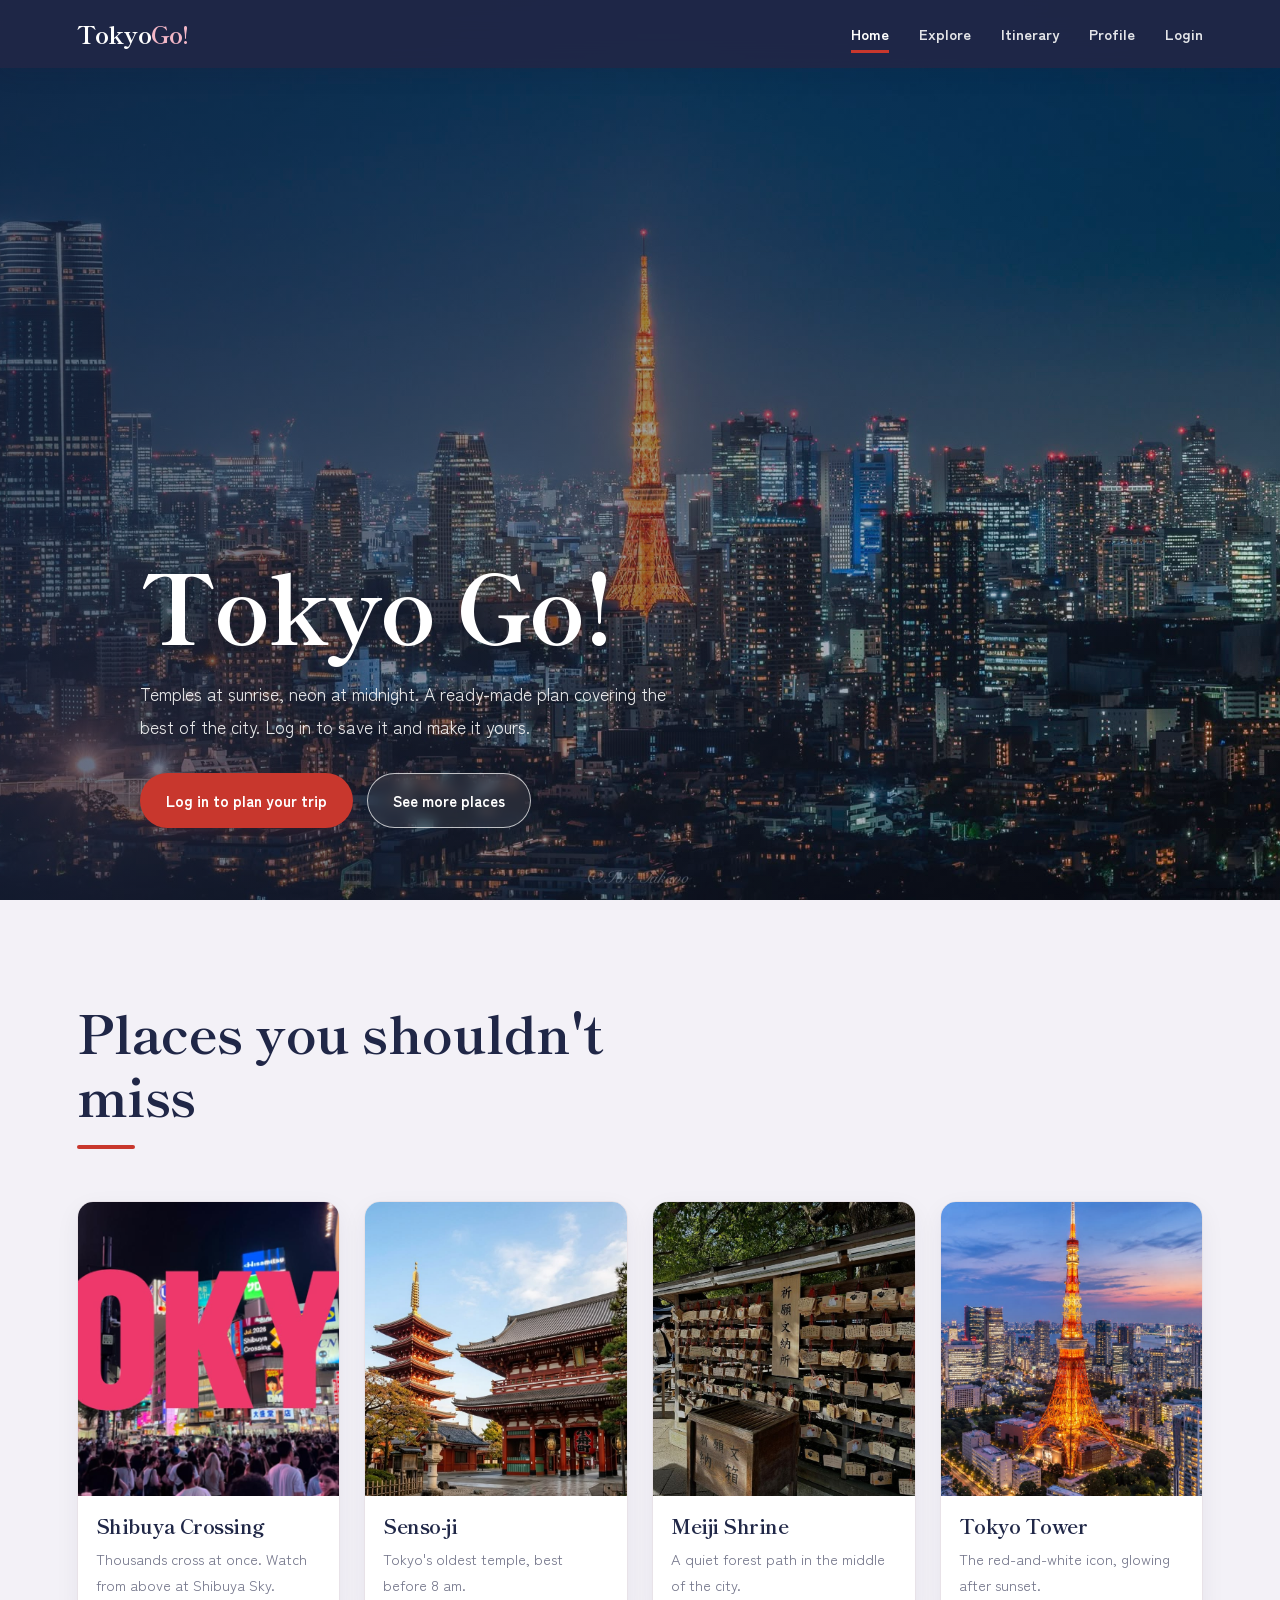
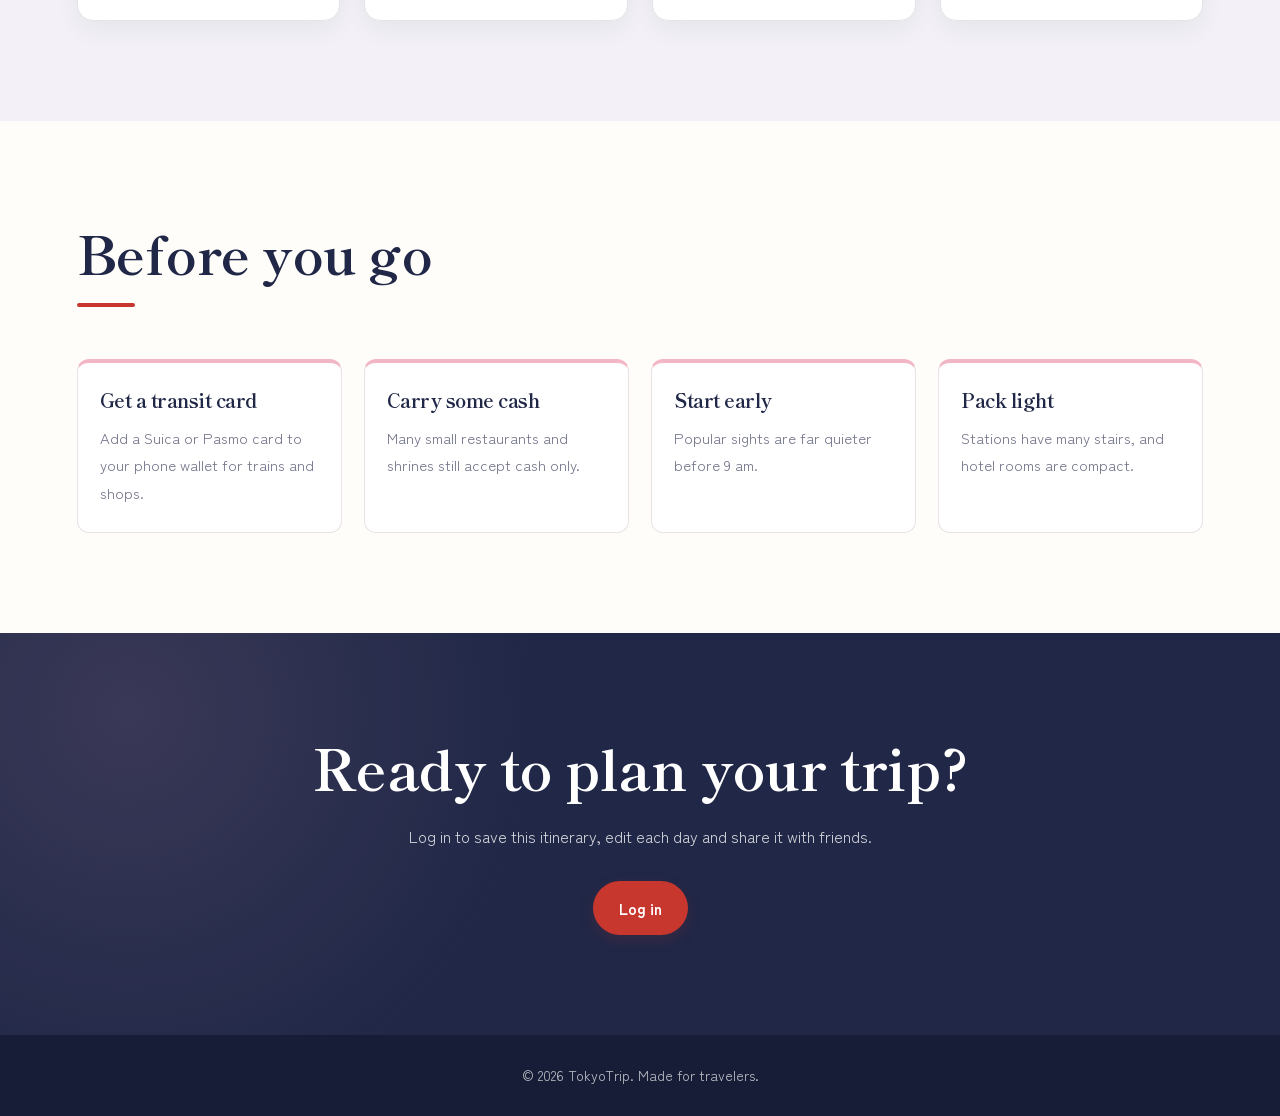
==== commit 0d5bd9bd: "new progress" ====
--- a/src/main/webapp/index.html
+++ b/src/main/webapp/index.html
@@ -55,10 +55,10 @@
   <div class="wrap">
     <div class="head"><h2>Places you shouldn't miss</h2></div>
     <div class="places">
-      <div class="place"><div class="img"><img src="https://images.unsplash.com/photo-1542051841857-5f90071e7989?auto=format&fit=crop&w=600&q=70" alt="Shibuya Crossing" loading="lazy" onerror="this.remove()"></div><h3>Shibuya Crossing</h3><p>Thousands cross at once. Watch from above at Shibuya Sky.</p></div>
-      <div class="place"><div class="img"><img src="https://images.unsplash.com/photo-1545569341-9eb8b30979d9?auto=format&fit=crop&w=600&q=70" alt="Senso-ji" loading="lazy" onerror="this.remove()"></div><h3>Senso-ji</h3><p>Tokyo's oldest temple, best before 8 am.</p></div>
-      <div class="place"><div class="img"><img src="https://images.unsplash.com/photo-1528164344705-47542687000d?auto=format&fit=crop&w=600&q=70" alt="Meiji Shrine" loading="lazy" onerror="this.remove()"></div><h3>Meiji Shrine</h3><p>A quiet forest path in the middle of the city.</p></div>
-      <div class="place"><div class="img"><img src="https://images.unsplash.com/photo-1536098561742-ca998e48cbcc?auto=format&fit=crop&w=600&q=70" alt="Tokyo Tower" loading="lazy" onerror="this.remove()"></div><h3>Tokyo Tower</h3><p>The red-and-white icon, glowing after sunset.</p></div>
+      <div class="place"><div class="img"><img src="img/Shibuya.jpeg" auto="format&fit=crop&w=600&q=70" alt="Shibuya Crossing" loading="lazy" onerror="this.remove()"></div><h3>Shibuya Crossing</h3><p>Thousands cross at once. Watch from above at Shibuya Sky.</p></div>
+      <div class="place"><div class="img"><img src="img/senso-ji.jpeg" auto="format&fit=crop&w=600&q=70" alt="Senso-ji" loading="lazy" onerror="this.remove()"></div><h3>Senso-ji</h3><p>Tokyo's oldest temple, best before 8 am.</p></div>
+      <div class="place"><div class="img"><img src="img/meiji.jpg" auto="format&fit=crop&w=600&q=70" alt="Meiji Shrine" loading="lazy" onerror="this.remove()"></div><h3>Meiji Shrine</h3><p>A quiet forest path in the middle of the city.</p></div>
+      <div class="place"><div class="img"><img src="img/tokyoTower.jpg" auto="format&fit=crop&w=600&q=70" alt="Tokyo Tower" loading="lazy" onerror="this.remove()"></div><h3>Tokyo Tower</h3><p>The red-and-white icon, glowing after sunset.</p></div>
     </div>
   </div>
 </section>
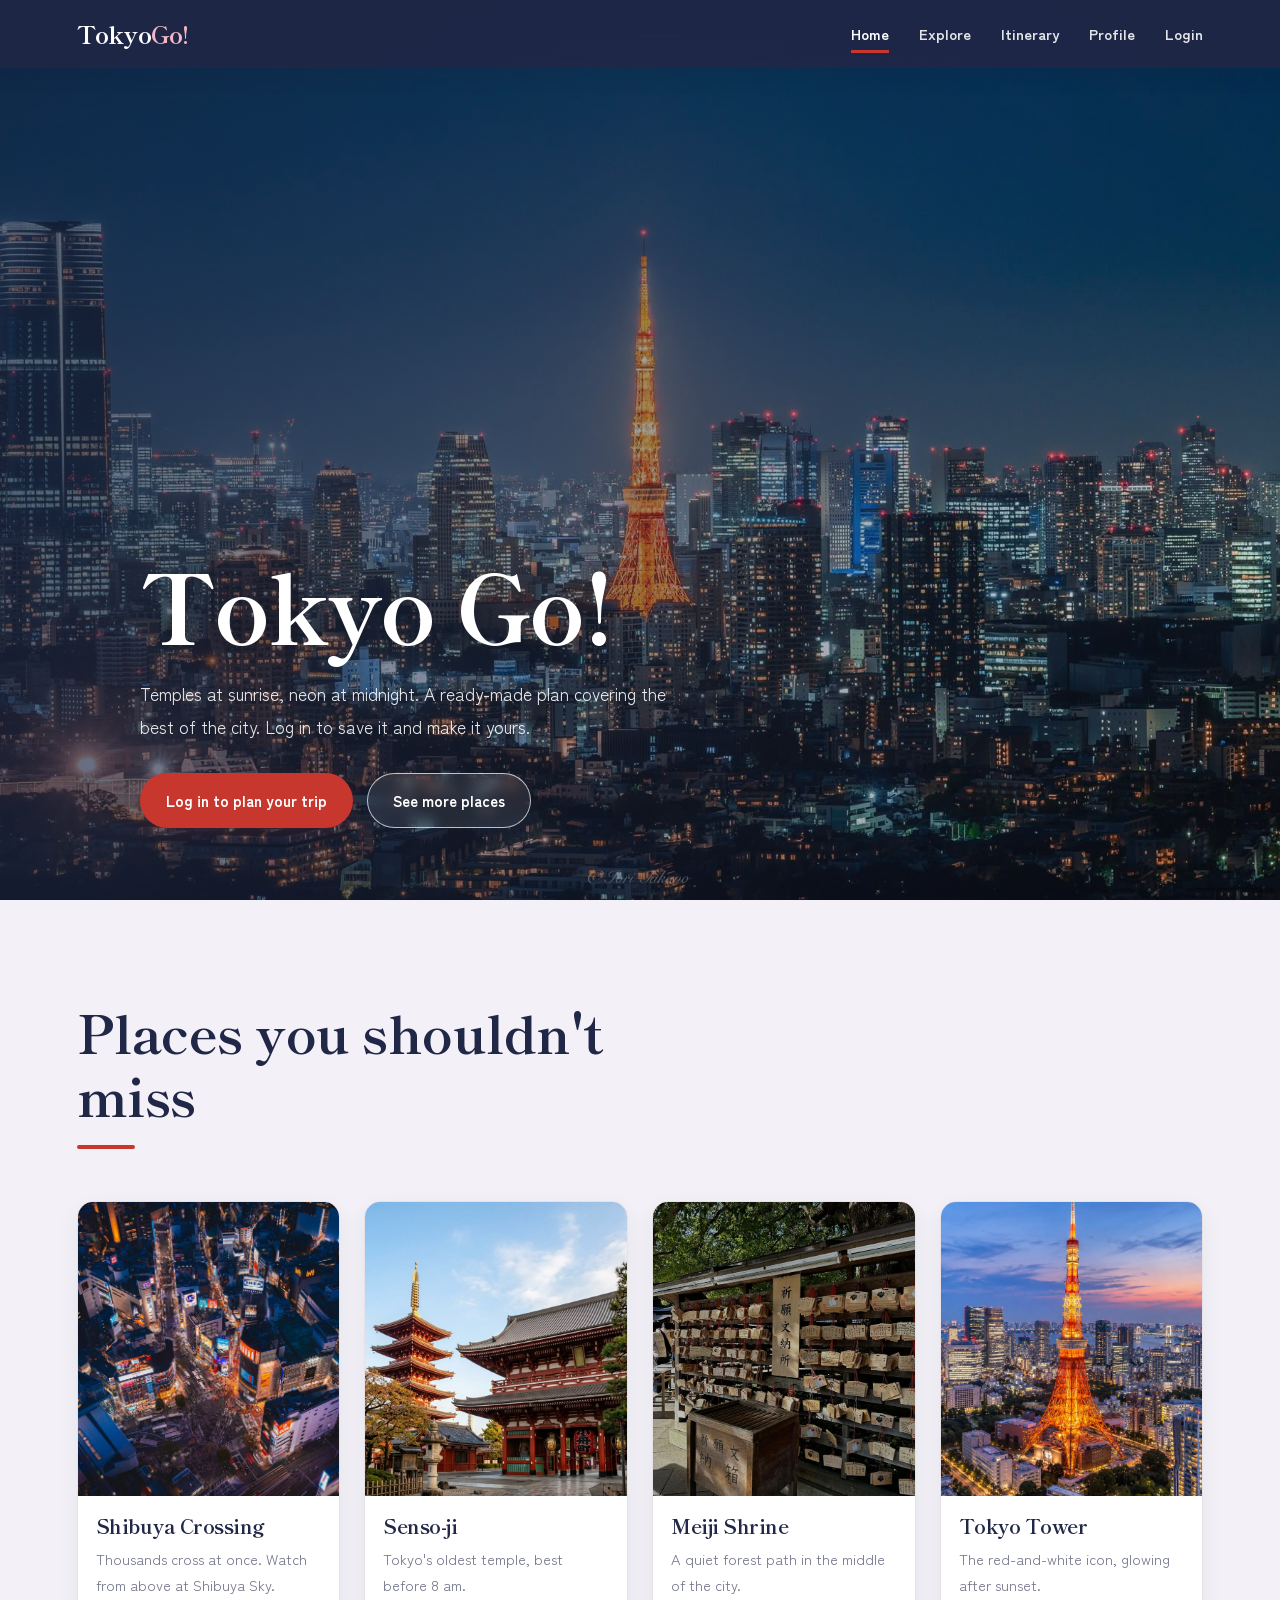
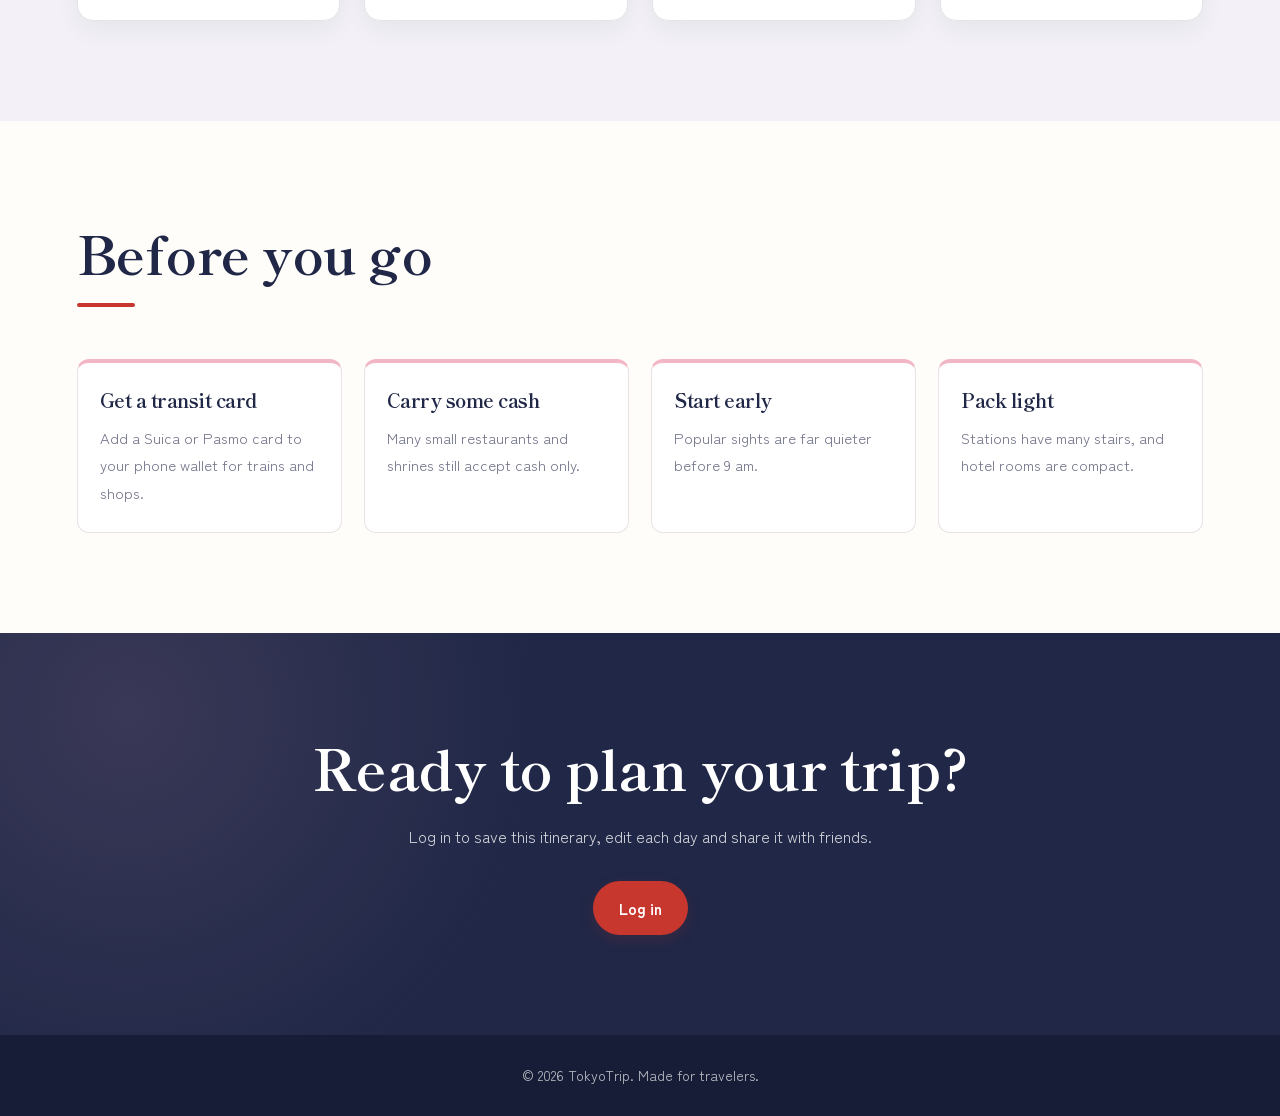
==== commit f353edbe: "index changing updates image" ====
--- a/src/main/webapp/index.html
+++ b/src/main/webapp/index.html
@@ -55,7 +55,7 @@
   <div class="wrap">
     <div class="head"><h2>Places you shouldn't miss</h2></div>
     <div class="places">
-      <div class="place"><div class="img"><img src="img/Shibuya.jpeg" auto="format&fit=crop&w=600&q=70" alt="Shibuya Crossing" loading="lazy" onerror="this.remove()"></div><h3>Shibuya Crossing</h3><p>Thousands cross at once. Watch from above at Shibuya Sky.</p></div>
+      <div class="place"><div class="img"><img src="img/shibuya2.jpg" auto="format&fit=crop&w=600&q=70" alt="Shibuya Crossing" loading="lazy" onerror="this.remove()"></div><h3>Shibuya Crossing</h3><p>Thousands cross at once. Watch from above at Shibuya Sky.</p></div>
       <div class="place"><div class="img"><img src="img/senso-ji.jpeg" auto="format&fit=crop&w=600&q=70" alt="Senso-ji" loading="lazy" onerror="this.remove()"></div><h3>Senso-ji</h3><p>Tokyo's oldest temple, best before 8 am.</p></div>
       <div class="place"><div class="img"><img src="img/meiji.jpg" auto="format&fit=crop&w=600&q=70" alt="Meiji Shrine" loading="lazy" onerror="this.remove()"></div><h3>Meiji Shrine</h3><p>A quiet forest path in the middle of the city.</p></div>
       <div class="place"><div class="img"><img src="img/tokyoTower.jpg" auto="format&fit=crop&w=600&q=70" alt="Tokyo Tower" loading="lazy" onerror="this.remove()"></div><h3>Tokyo Tower</h3><p>The red-and-white icon, glowing after sunset.</p></div>
